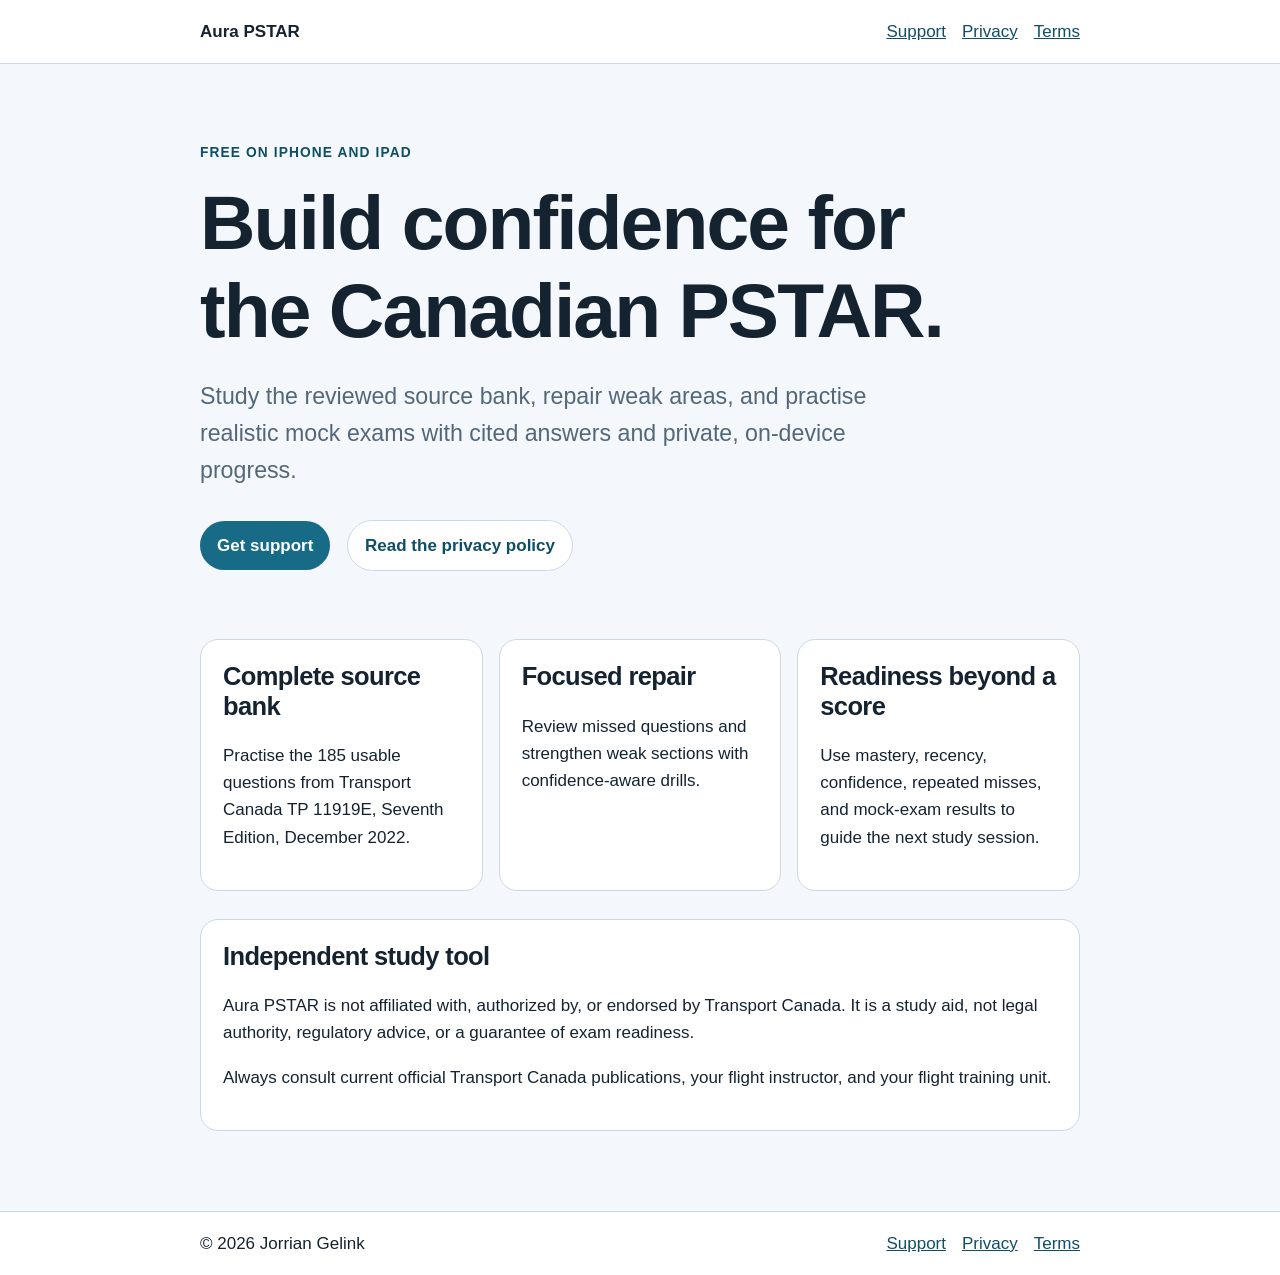
==== index.html @ 8ca299d1 "feat(site): publish Aura PSTAR public pages - Publish the free app landing page and public support, " ====
<!doctype html>
<html lang="en-CA">
  <head>
    <meta charset="utf-8">
    <meta name="viewport" content="width=device-width, initial-scale=1">
    <title>Aura PSTAR</title>
    <meta name="description" content="Aura PSTAR is a free, private study companion for Canadian student pilots preparing for the PSTAR examination.">
    <meta name="theme-color" content="#176b87">
    <link rel="stylesheet" href="assets/site.css">
  </head>
  <body>
    <header class="site-header">
      <nav class="nav" aria-label="Primary">
        <a class="brand" href="./">Aura PSTAR</a>
        <div class="nav-links">
          <a href="support/">Support</a>
          <a href="privacy/">Privacy</a>
          <a href="terms/">Terms</a>
        </div>
      </nav>
    </header>
    <main class="page">
      <section class="hero">
        <p class="eyebrow">Free on iPhone and iPad</p>
        <h1>Build confidence for the Canadian PSTAR.</h1>
        <p class="lead">Study the reviewed source bank, repair weak areas, and practise realistic mock exams with cited answers and private, on-device progress.</p>
        <a class="button" href="support/">Get support</a>
        <a class="button secondary" href="privacy/">Read the privacy policy</a>
      </section>
      <section class="card-grid" aria-label="Aura PSTAR features">
        <article class="card">
          <h2>Complete source bank</h2>
          <p>Practise the 185 usable questions from Transport Canada TP 11919E, Seventh Edition, December 2022.</p>
        </article>
        <article class="card">
          <h2>Focused repair</h2>
          <p>Review missed questions and strengthen weak sections with confidence-aware drills.</p>
        </article>
        <article class="card">
          <h2>Readiness beyond a score</h2>
          <p>Use mastery, recency, confidence, repeated misses, and mock-exam results to guide the next study session.</p>
        </article>
      </section>
      <section class="notice">
        <h2>Independent study tool</h2>
        <p>Aura PSTAR is not affiliated with, authorized by, or endorsed by Transport Canada. It is a study aid, not legal authority, regulatory advice, or a guarantee of exam readiness.</p>
        <p>Always consult current official Transport Canada publications, your flight instructor, and your flight training unit.</p>
      </section>
    </main>
    <footer class="site-footer">
      <div class="footer-inner">
        <span>© 2026 Jorrian Gelink</span>
        <div class="footer-links">
          <a href="support/">Support</a>
          <a href="privacy/">Privacy</a>
          <a href="terms/">Terms</a>
        </div>
      </div>
    </footer>
  </body>
</html>
---- assets/site.css ----
:root {
  color-scheme: light dark;
  --background: #f4f8fc;
  --surface: #ffffff;
  --text: #152331;
  --muted: #536779;
  --accent: #176b87;
  --accent-strong: #0e4f67;
  --border: #cbd9e5;
  --focus: #ffbf47;
}

* {
  box-sizing: border-box;
}

body {
  margin: 0;
  background: var(--background);
  color: var(--text);
  font: 17px/1.6 -apple-system, BlinkMacSystemFont, "Segoe UI", sans-serif;
}

a {
  color: var(--accent-strong);
}

a:focus-visible {
  outline: 3px solid var(--focus);
  outline-offset: 3px;
}

.site-header,
.site-footer {
  background: var(--surface);
  border-color: var(--border);
  border-style: solid;
  border-width: 0 0 1px;
}

.site-footer {
  border-width: 1px 0 0;
}

.nav,
.footer-inner,
.page {
  width: min(100% - 32px, 880px);
  margin: 0 auto;
}

.nav,
.footer-inner {
  display: flex;
  align-items: center;
  justify-content: space-between;
  gap: 24px;
  padding: 18px 0;
}

.brand {
  color: var(--text);
  font-weight: 750;
  text-decoration: none;
}

.nav-links,
.footer-links {
  display: flex;
  flex-wrap: wrap;
  gap: 16px;
}

.page {
  padding: 64px 0 80px;
}

.hero {
  padding-bottom: 32px;
}

h1,
h2 {
  line-height: 1.15;
  letter-spacing: -0.025em;
}

h1 {
  max-width: 760px;
  margin: 0 0 20px;
  font-size: clamp(2.4rem, 7vw, 4.8rem);
}

h2 {
  margin-top: 42px;
}

.lead {
  max-width: 720px;
  color: var(--muted);
  font-size: clamp(1.15rem, 3vw, 1.45rem);
}

.card-grid {
  display: grid;
  grid-template-columns: repeat(auto-fit, minmax(220px, 1fr));
  gap: 16px;
  margin: 28px 0;
}

.card,
.notice {
  padding: 22px;
  background: var(--surface);
  border: 1px solid var(--border);
  border-radius: 18px;
}

.card h2,
.card h3,
.notice h2 {
  margin-top: 0;
}

.button {
  display: inline-block;
  margin: 8px 12px 8px 0;
  padding: 11px 17px;
  border-radius: 999px;
  background: var(--accent);
  color: #ffffff;
  font-weight: 700;
  text-decoration: none;
}

.button.secondary {
  background: var(--surface);
  color: var(--accent-strong);
  border: 1px solid var(--border);
}

.eyebrow {
  color: var(--accent-strong);
  font-size: 0.86rem;
  font-weight: 800;
  letter-spacing: 0.08em;
  text-transform: uppercase;
}

.updated,
.fine-print {
  color: var(--muted);
  font-size: 0.9rem;
}

li + li {
  margin-top: 8px;
}

@media (prefers-color-scheme: dark) {
  :root {
    --background: #0e1820;
    --surface: #15232d;
    --text: #edf7fc;
    --muted: #b7c9d5;
    --accent: #3a91ad;
    --accent-strong: #8ed3e8;
    --border: #38505f;
  }
}

@media (max-width: 620px) {
  .nav,
  .footer-inner {
    align-items: flex-start;
    flex-direction: column;
  }

  .page {
    padding-top: 42px;
  }
}
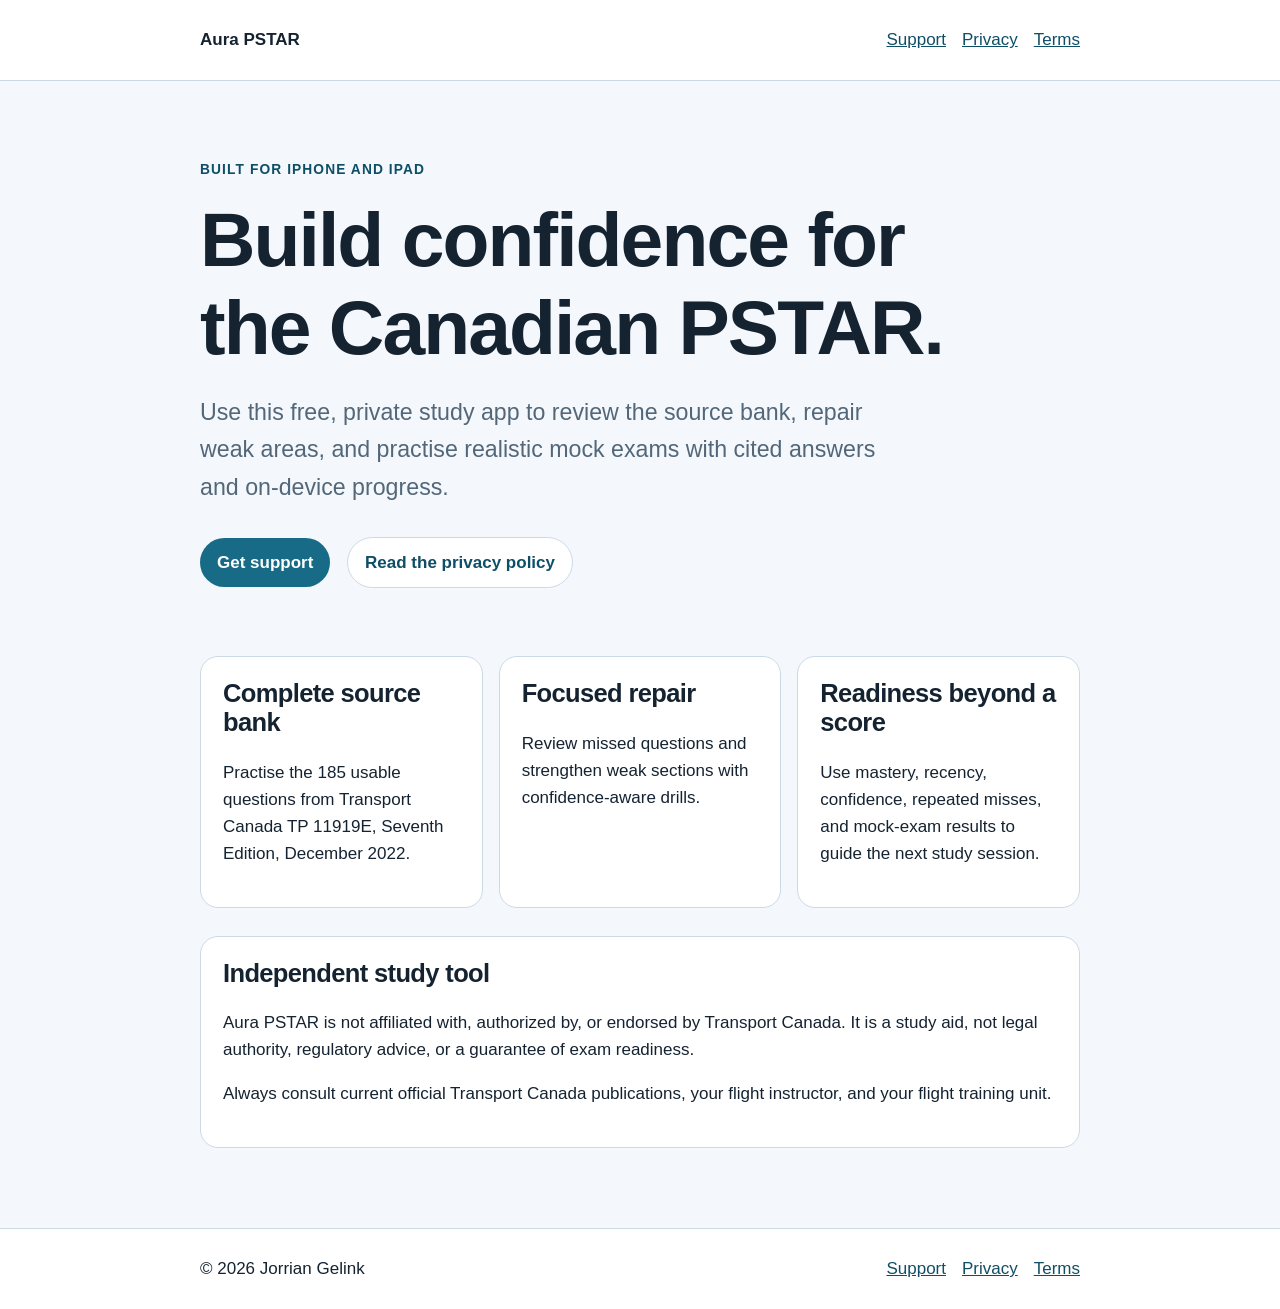
==== commit ce578e3d: "feat(site): improve accessibility and metadata" ====
--- a/index.html
+++ b/index.html
@@ -3,15 +3,28 @@
   <head>
     <meta charset="utf-8">
     <meta name="viewport" content="width=device-width, initial-scale=1">
-    <title>Aura PSTAR</title>
-    <meta name="description" content="Aura PSTAR is a free, private study companion for Canadian student pilots preparing for the PSTAR examination.">
+    <title>Aura PSTAR — Canadian PSTAR Study App</title>
+    <meta name="description" content="Aura PSTAR is a free, private iPhone and iPad study app for Canadian student pilots preparing for the PSTAR examination.">
+    <meta name="robots" content="index, follow">
+    <link rel="canonical" href="https://jorrian.github.io/aura-pstar/">
+    <meta property="og:type" content="website">
+    <meta property="og:site_name" content="Aura PSTAR">
+    <meta property="og:locale" content="en_CA">
+    <meta property="og:title" content="Aura PSTAR — Canadian PSTAR Study App">
+    <meta property="og:description" content="A free, private iPhone and iPad study app for Canadian student pilots preparing for the PSTAR examination.">
+    <meta property="og:url" content="https://jorrian.github.io/aura-pstar/">
+    <meta name="twitter:card" content="summary">
+    <meta name="twitter:title" content="Aura PSTAR — Canadian PSTAR Study App">
+    <meta name="twitter:description" content="A free, private iPhone and iPad study app for Canadian student pilots preparing for the PSTAR examination.">
     <meta name="theme-color" content="#176b87">
+    <meta name="theme-color" content="#0e1820" media="(prefers-color-scheme: dark)">
     <link rel="stylesheet" href="assets/site.css">
   </head>
   <body>
+    <a class="skip-link" href="#main-content">Skip to main content</a>
     <header class="site-header">
       <nav class="nav" aria-label="Primary">
-        <a class="brand" href="./">Aura PSTAR</a>
+        <a class="brand" href="./" aria-current="page">Aura PSTAR</a>
         <div class="nav-links">
           <a href="support/">Support</a>
           <a href="privacy/">Privacy</a>
@@ -19,11 +32,11 @@
         </div>
       </nav>
     </header>
-    <main class="page">
+    <main class="page" id="main-content" tabindex="-1">
       <section class="hero">
-        <p class="eyebrow">Free on iPhone and iPad</p>
+        <p class="eyebrow">Built for iPhone and iPad</p>
         <h1>Build confidence for the Canadian PSTAR.</h1>
-        <p class="lead">Study the reviewed source bank, repair weak areas, and practise realistic mock exams with cited answers and private, on-device progress.</p>
+        <p class="lead">Use this free, private study app to review the source bank, repair weak areas, and practise realistic mock exams with cited answers and on-device progress.</p>
         <a class="button" href="support/">Get support</a>
         <a class="button secondary" href="privacy/">Read the privacy policy</a>
       </section>
@@ -50,11 +63,11 @@
     <footer class="site-footer">
       <div class="footer-inner">
         <span>© 2026 Jorrian Gelink</span>
-        <div class="footer-links">
+        <nav class="footer-links" aria-label="Footer">
           <a href="support/">Support</a>
           <a href="privacy/">Privacy</a>
           <a href="terms/">Terms</a>
-        </div>
+        </nav>
       </div>
     </footer>
   </body>
--- a/assets/site.css
+++ b/assets/site.css
@@ -30,6 +30,23 @@
   outline-offset: 3px;
 }
 
+.skip-link {
+  position: fixed;
+  top: 0;
+  left: 16px;
+  z-index: 10;
+  padding: 10px 14px;
+  transform: translateY(-150%);
+  border-radius: 0 0 10px 10px;
+  background: var(--surface);
+  color: var(--text);
+  font-weight: 700;
+}
+
+.skip-link:focus {
+  transform: translateY(0);
+}
+
 .site-header,
 .site-footer {
   background: var(--surface);
@@ -59,6 +76,9 @@
 }
 
 .brand {
+  display: inline-flex;
+  align-items: center;
+  min-height: 44px;
   color: var(--text);
   font-weight: 750;
   text-decoration: none;
@@ -71,6 +91,13 @@
   gap: 16px;
 }
 
+.nav-links a,
+.footer-links a {
+  display: inline-flex;
+  align-items: center;
+  min-height: 44px;
+}
+
 .page {
   padding: 64px 0 80px;
 }
@@ -123,7 +150,9 @@
 }
 
 .button {
-  display: inline-block;
+  display: inline-flex;
+  align-items: center;
+  min-height: 44px;
   margin: 8px 12px 8px 0;
   padding: 11px 17px;
   border-radius: 999px;
@@ -174,6 +203,7 @@
   .footer-inner {
     align-items: flex-start;
     flex-direction: column;
+    gap: 8px;
   }
 
   .page {
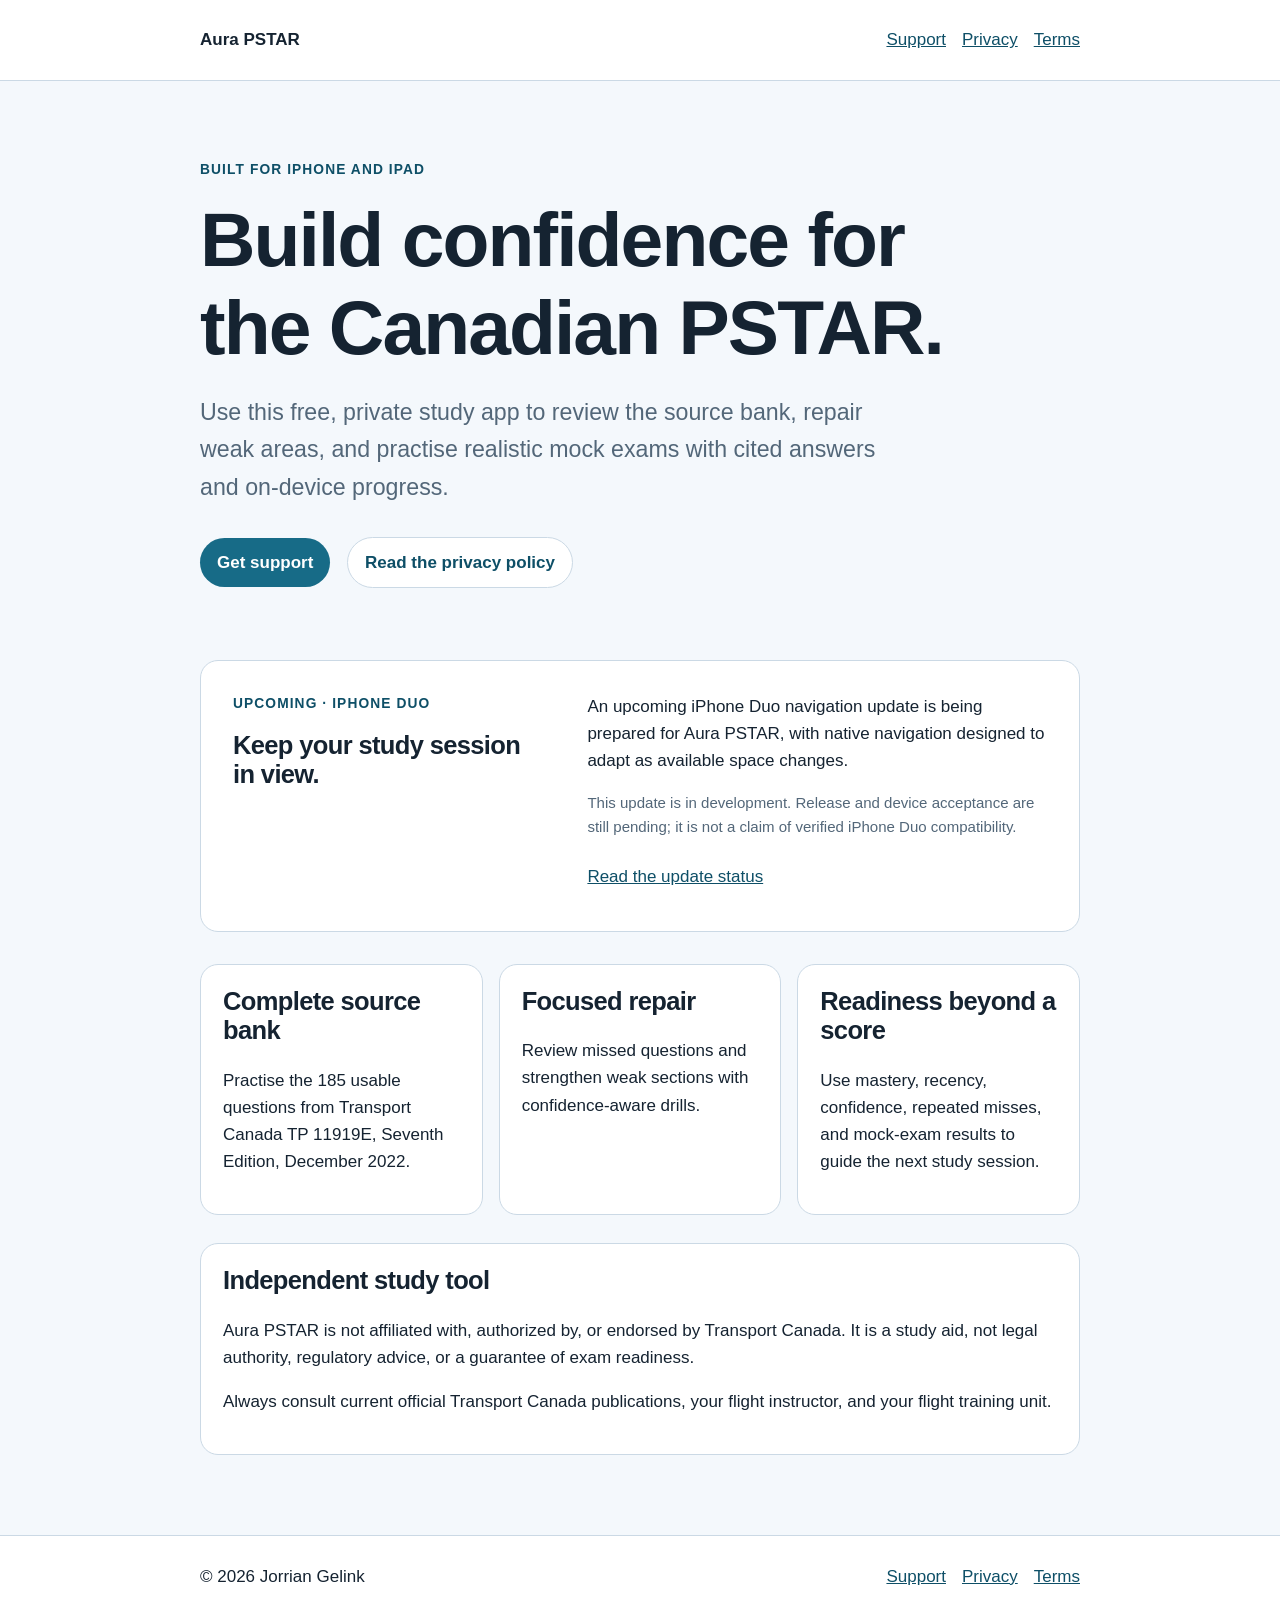
==== commit 5a3d17fb: "docs(website): preview upcoming iPhone Duo layout update" ====
--- a/index.html
+++ b/index.html
@@ -40,6 +40,18 @@
         <a class="button" href="support/">Get support</a>
         <a class="button secondary" href="privacy/">Read the privacy policy</a>
       </section>
+      <section class="duo-update" id="iphone-duo" aria-labelledby="duo-title">
+        <div>
+          <p class="eyebrow">Upcoming · iPhone Duo</p>
+          <h2 id="duo-title">Keep your study session in view.</h2>
+        </div>
+        <div>
+          <p>An upcoming iPhone Duo navigation update is being prepared for Aura PSTAR, with native navigation designed to adapt as available space changes.</p>
+          <p class="duo-status">This update is in development. Release and device acceptance are still pending; it is not a claim of verified iPhone Duo compatibility.</p>
+          <a href="support/#iphone-duo">Read the update status</a>
+        </div>
+      </section>
+
       <section class="card-grid" aria-label="Aura PSTAR features">
         <article class="card">
           <h2>Complete source bank</h2>
--- a/assets/site.css
+++ b/assets/site.css
@@ -210,3 +210,23 @@
     padding-top: 42px;
   }
 }
+
+/* Upcoming release status follows the available web viewport. */
+.duo-update {
+  display: grid;
+  grid-template-columns: minmax(0, 1fr) minmax(0, 1.5fr);
+  gap: clamp(20px, 4vw, 48px);
+  margin-block: 32px;
+  padding: clamp(20px, 4vw, 32px);
+  border: 1px solid var(--border, var(--line));
+  border-radius: 18px;
+  background: var(--surface);
+  overflow-wrap: anywhere;
+}
+.duo-update h2 { margin: 0; }
+.duo-update p { margin: 0 0 16px; }
+.duo-update .duo-status { color: var(--muted); font-size: 0.94rem; }
+.duo-update a { display: inline-flex; align-items: center; min-height: 44px; }
+@media (max-width: 720px) {
+  .duo-update { grid-template-columns: minmax(0, 1fr); }
+}
